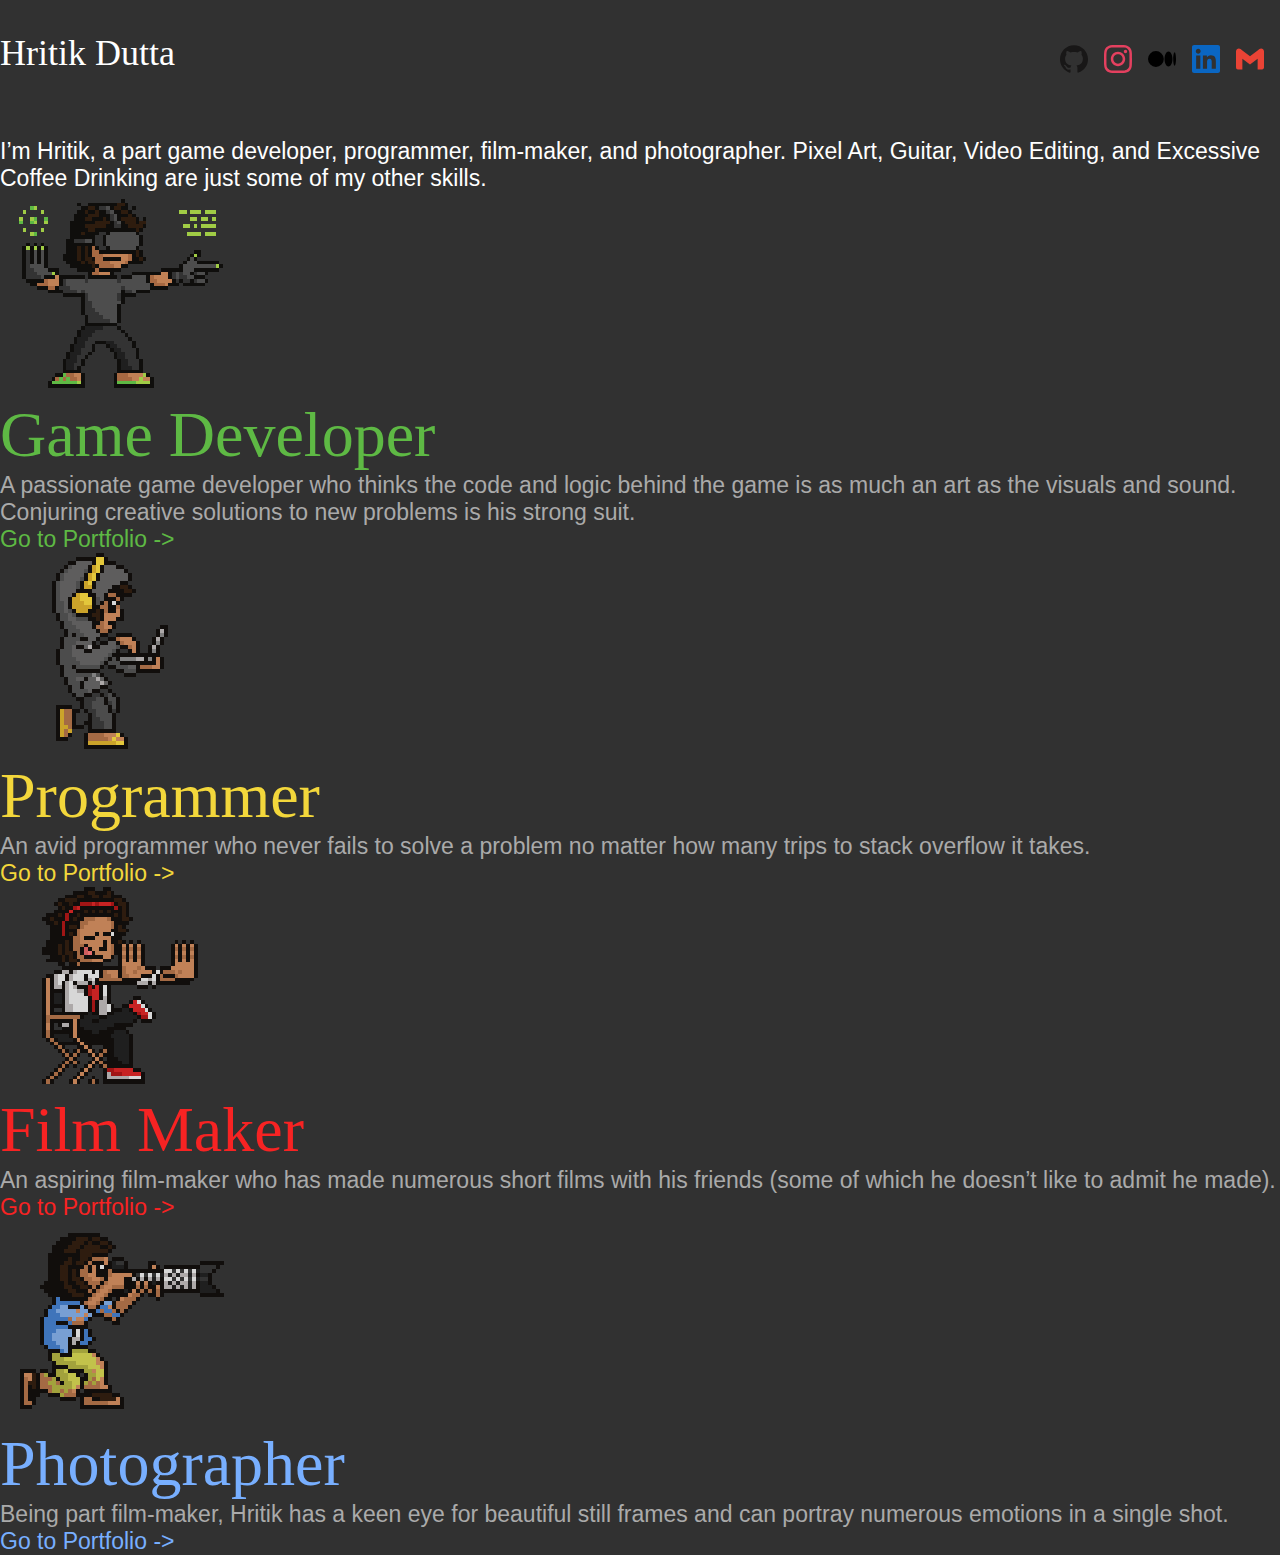
==== index.html @ 0003b449 "New home page. It's still a work in progress but it" ====
<!DOCTYPE html>
<html lang="en">
<head>
    <meta charset="UTF-8">
    <meta http-equiv="X-UA-Compatible" content="IE=edge">
    <meta name="viewport" content="width=device-width, initial-scale=1.0">
    <title>Select your Hritik (Work in Progress)</title>
    <link rel="stylesheet" href="style.css" />
</head>
<body>
    <nav id="navbar" class="home-container">
        <div id="link-container">
            <div id="select-hritik" class="special-text">Hritik Dutta</div>
        </div>
        <div id="details">
            <a class="social-link" href="https://github.com/HritikDutta">
                    <img src="res/icons/links/github.svg" style="fill: #181717;" alt="GitHub" />
                </a>
            <a class="social-link" href="https://www.instagram.com/isnt.a.gram/">
                    <img src="res/icons/links/instagram.svg" style="fill: #E4405F;" alt="Instagram" />
                </a>
            <a class="social-link" href="https://medium.com/@threewaydude">
                    <img src="res/icons/links/medium.svg" style="fill: #000000;" alt="Medium Blog" />
                </a>
            <a class="social-link" href="https://www.linkedin.com/in/hritik-dutta-a2b498154/">
                    <img src="res/icons/links/linkedin.svg" style="fill: #0A66C2;" alt="LinkedIn" />
                </a>
            <a class="social-link" href="mailto:dutta.hritik@gmail.com">
                    <img src="res/icons/links/gmail.svg" style="fill: #EA4335;" alt="Gmail" />
                </a>
            </div>
    </nav>
    <section class="home-container">
        <p>I’m Hritik, a part game developer, programmer, film-maker, and photographer. Pixel Art, Guitar, Video Editing, and Excessive Coffee Drinking are just some of my other skills.</p>

        <a class="character-link" href="Game Developer.html">
                <div class="character-card">
                    <div id="hero-image-section"><img src="res/images/game-dev.png" alt="Game DeveloperPersona" class="hero-image" /></div>
                    <div class="character-info">
                        <h1 class="special-text" style="color:#5eb944">Game Developer</h1>
                        <p>
                            A passionate game developer who thinks the code and logic behind the game is as much an art as the visuals and sound. Conjuring creative solutions to new problems is his strong suit.</p>
                        <div class="portfolio-link" style="color:#5eb944">
                            <div>
                                Go to Portfolio ->
                            </div>
                        </div>
                    </div>
                </div>
            </a>
        <a class="character-link" href="Programmer.html">
                <div class="character-card">
                    <div id="hero-image-section"><img src="res/images/programmer.png" alt="ProgrammerPersona" class="hero-image" /></div>
                    <div class="character-info">
                        <h1 class="special-text" style="color:#f3d73b">Programmer</h1>
                        <p>
                            An avid programmer who never fails to solve a problem no matter how many trips to stack overflow it takes.</p>
                        <div class="portfolio-link" style="color:#f3d73b">
                            <div>
                                Go to Portfolio ->
                            </div>
                        </div>
                    </div>
                </div>
            </a>
        <a class="character-link" href="Film Maker.html">
                <div class="character-card">
                    <div id="hero-image-section"><img src="res/images/filmmaker.png" alt="Film MakerPersona" class="hero-image" /></div>
                    <div class="character-info">
                        <h1 class="special-text" style="color:#f72323">Film Maker</h1>
                        <p>
                            An aspiring film-maker who has made numerous short films with his friends (some of which he doesn’t like to admit he made).</p>
                        <div class="portfolio-link" style="color:#f72323">
                            <div>
                                Go to Portfolio ->
                            </div>
                        </div>
                    </div>
                </div>
            </a>
        <a class="character-link" href="Photographer.html">
                <div class="character-card">
                    <div id="hero-image-section"><img src="res/images/photographer.png" alt="PhotographerPersona" class="hero-image" /></div>
                    <div class="character-info">
                        <h1 class="special-text" style="color:#78afff">Photographer</h1>
                        <p>
                            Being part film-maker, Hritik has a keen eye for beautiful still frames and can portray numerous emotions in a single shot.</p>
                        <div class="portfolio-link" style="color:#78afff">
                            <div>
                                Go to Portfolio ->
                            </div>
                        </div>
                    </div>
                </div>
            </a>
        </section>
</body>
</html>
---- style.css ----
* {
    box-sizing: border-box;
    margin: 0;
    padding: 0;
    font-family: 'Poppins', 'Gadugi', sans-serif;
}

body {
    background-color: #313131;
    color: #fff;
    font-size: 23px;
    /* font-size: 1.5rem; */
}

a {
    color: #aaa;
    text-decoration: none;
}

a:hover {
    text-decoration: underline;
}

.container {
    width: 80rem;
    margin: 2rem auto;
}

.special-text {
    font-family: 'Paytone One';
    font-weight: 500;
}

.special-text * {
    font-family: 'Paytone One';
    font-weight: 500;
}

#navbar {
    margin: 2rem auto;
    display: flex;
    justify-content: space-between;
}

#link-container {
    display: flex;
}

#links {
    display: flex;
    justify-content: space-between;
    align-items: center;
}

.link {
    vertical-align: auto;
    width: 4rem;
    margin: 0 0.5rem;
}

.link img {
    margin: 0 auto;
}

.link h6 {
    visibility: hidden;
    font-size: 1rem;
    white-space: nowrap;
    float: left;
    position: relative;
    left: 50%;
    transform: translateX(-50%);
}

.link:hover h6 {
    visibility: visible;
}

#select-hritik {
    font-size: 2.25rem;
    margin: auto 1.5rem auto 0;
    padding: 0 0 2rem 0;
}

#details {
    margin: auto 0;
    padding: 0 0 1rem 0;
    display: flex;
}

#details * {
    font-size: 1.15rem;
    width: 1.75rem;
    margin-right: 1rem;
}

.social-link:hover {
    transform: translateY(-15%);
}

h1 {
    font-size: 4rem;
    margin: 0;
}

h3 {
    font-size: 2.5rem;
    margin: 0;
}

#about {
    margin-top: 3rem;
    display: flex;
    justify-content: space-between;
}

#hero-image-section {
    margin-left: 0.5rem;
}

#abilities {
    width: 35%;
}

#ability-list {
    column-count: 2;
    column-width: 50%;
}

#blurb {
    margin-left: 0.5rem;
    width: 42.5%;
}

.grey-text {
    color: #686868;
}

#projects-header {
    color: #686868;
    width: fit-content;
    width: -moz-fit-content;
    margin: 0 auto 1rem auto;
}

#project-list {
    column-count: 2;
    column-width: 50%;
}

.project-card {
    display: inline-block;
    background-color: #3d3d3d;
    margin: 0.75rem 0;
    width: 100%;
    padding: 1.5rem 2.5rem 2.5rem 2.5rem;
    border-radius: 1rem;
}

.project-card nav {
    display: flex;
    justify-content: space-between;
    margin-bottom: 0.5rem;
}

.project-title {
    font-size: 2.25rem;
}

.project-date {
    font-weight: 600;
    font-size: 0.9rem;
    margin: 0.5rem 0 0 0;
}

.project-skill {
    font-weight: 600;
    display: inline;
    list-style: none;
    font-size: 1.15rem;
    margin-right: 1rem;
}

.project-card p {
    margin-top: 1rem;
}

.image-scroll {
    margin-top: 1rem;
    width: 100%;
    display: flex;
    overflow-x: auto;
    -webkit-overflow-scrolling: touch;
    scroll-snap-type: x mandatory;
}

.image-scroll img {
    max-width: 100%;
    max-height: 25rem;
    flex-shrink: 0;
    margin: 0 1rem;
    scroll-snap-align: start;
    scroll-behavior: smooth;
}

.image-scroll::-webkit-scrollbar {
    width: 10px;
    height: 10px;
}

.image-scroll::-webkit-scrollbar-thumb {
    background: #686868;
    border-radius: 10px;
}

.image-scroll::-webkit-scrollbar-track {
    background: transparent;
}

@media screen and (max-width: 800px) {
    body {
        font-size: 14px;
    }

    h1 {
        font-size: 2rem;
    }

    h3 {
        font-size: 1.5rem;
    }

    .container {
        width: 85%;
    }

    #navbar {
        margin: 1rem auto;
        display: block;
    }
    
    #link-container {
        display: unset;
    }

    #links {
        margin: 0;
        justify-content: space-around;
    }

    .link {
        width: 3rem;
    }

    .link img {
        margin: 0 auto;
        width: 3rem;
    }

    .link h6 {
        visibility: hidden;
        font-size: 0.8rem;
        white-space: nowrap;
        float: left;
        position: relative;
        left: 50%;
        transform: translateX(-50%);
    }

    .link:hover h6 {
        visibility: visible;
    }

    #select-hritik {
        width: fit-content;
        width: -moz-fit-content;
        font-size: 1.25rem;
        margin: 0 auto;
        padding: 0 0 1rem 0;
    }

    #details {
        width: fit-content;
        width: -moz-fit-content;
        margin: auto auto;
        padding: 0.5rem 0 0 0;
        display: flex;
    }

    #details * {
        font-size: 1.15rem;
        width: 1.25rem;
        margin-right: 0.75rem;
    }

    #about-character h1 {
        text-align: center;
    }
    
    #hero-image-section {
        width: fit-content;
        width: -moz-fit-content;
        margin: 0 auto;
    }

    #hero-image-section img {
        width: fit-content;
        width: -moz-fit-content;
        margin: 0 auto;
    }

    #about {
        margin-top: 1rem;
        display: block;
    }

    #abilities {
        width: 100%;
    }
    
    #blurb {
        margin-left: 0;
        width: 100%;
    }
    
    #project-list {
        column-count: 1;
        column-width: 100%;
    }

    .project-card {
        padding: 1.0rem 1.5rem 1.5rem 1.5rem;
        border-radius: 0.75rem;
    }

    .project-title {
        font-size: 1.5rem;
    }

    .project-skill {
        font-size: 0.75rem;
    }

    .project-date {
        font-size: 0.7rem;
    }

    .image-scroll img {
        max-height: 11rem;
    }
}
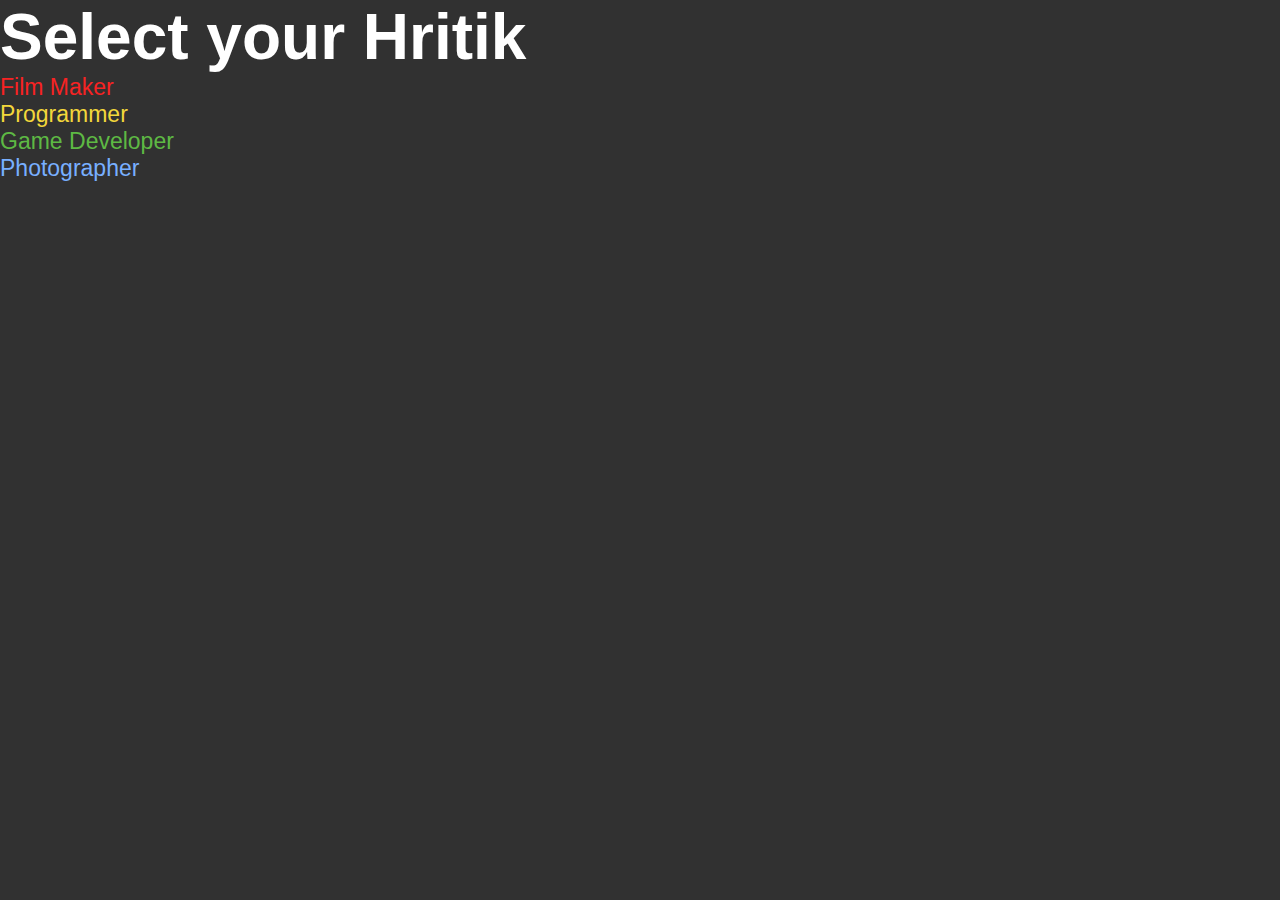
==== commit a98cbefe: "Revert "New home page. It's still a work in progress but it"" ====
--- a/index.html
+++ b/index.html
@@ -4,95 +4,17 @@
     <meta charset="UTF-8">
     <meta http-equiv="X-UA-Compatible" content="IE=edge">
     <meta name="viewport" content="width=device-width, initial-scale=1.0">
-    <title>Select your Hritik (Work in Progress)</title>
+    <title>Select your Hritik</title>
     <link rel="stylesheet" href="style.css" />
 </head>
 <body>
-    <nav id="navbar" class="home-container">
-        <div id="link-container">
-            <div id="select-hritik" class="special-text">Hritik Dutta</div>
-        </div>
-        <div id="details">
-            <a class="social-link" href="https://github.com/HritikDutta">
-                    <img src="res/icons/links/github.svg" style="fill: #181717;" alt="GitHub" />
-                </a>
-            <a class="social-link" href="https://www.instagram.com/isnt.a.gram/">
-                    <img src="res/icons/links/instagram.svg" style="fill: #E4405F;" alt="Instagram" />
-                </a>
-            <a class="social-link" href="https://medium.com/@threewaydude">
-                    <img src="res/icons/links/medium.svg" style="fill: #000000;" alt="Medium Blog" />
-                </a>
-            <a class="social-link" href="https://www.linkedin.com/in/hritik-dutta-a2b498154/">
-                    <img src="res/icons/links/linkedin.svg" style="fill: #0A66C2;" alt="LinkedIn" />
-                </a>
-            <a class="social-link" href="mailto:dutta.hritik@gmail.com">
-                    <img src="res/icons/links/gmail.svg" style="fill: #EA4335;" alt="Gmail" />
-                </a>
-            </div>
-    </nav>
-    <section class="home-container">
-        <p>I’m Hritik, a part game developer, programmer, film-maker, and photographer. Pixel Art, Guitar, Video Editing, and Excessive Coffee Drinking are just some of my other skills.</p>
+    <h1>Select your Hritik</h1>
 
-        <a class="character-link" href="Game Developer.html">
-                <div class="character-card">
-                    <div id="hero-image-section"><img src="res/images/game-dev.png" alt="Game DeveloperPersona" class="hero-image" /></div>
-                    <div class="character-info">
-                        <h1 class="special-text" style="color:#5eb944">Game Developer</h1>
-                        <p>
-                            A passionate game developer who thinks the code and logic behind the game is as much an art as the visuals and sound. Conjuring creative solutions to new problems is his strong suit.</p>
-                        <div class="portfolio-link" style="color:#5eb944">
-                            <div>
-                                Go to Portfolio ->
-                            </div>
-                        </div>
-                    </div>
-                </div>
-            </a>
-        <a class="character-link" href="Programmer.html">
-                <div class="character-card">
-                    <div id="hero-image-section"><img src="res/images/programmer.png" alt="ProgrammerPersona" class="hero-image" /></div>
-                    <div class="character-info">
-                        <h1 class="special-text" style="color:#f3d73b">Programmer</h1>
-                        <p>
-                            An avid programmer who never fails to solve a problem no matter how many trips to stack overflow it takes.</p>
-                        <div class="portfolio-link" style="color:#f3d73b">
-                            <div>
-                                Go to Portfolio ->
-                            </div>
-                        </div>
-                    </div>
-                </div>
-            </a>
-        <a class="character-link" href="Film Maker.html">
-                <div class="character-card">
-                    <div id="hero-image-section"><img src="res/images/filmmaker.png" alt="Film MakerPersona" class="hero-image" /></div>
-                    <div class="character-info">
-                        <h1 class="special-text" style="color:#f72323">Film Maker</h1>
-                        <p>
-                            An aspiring film-maker who has made numerous short films with his friends (some of which he doesn’t like to admit he made).</p>
-                        <div class="portfolio-link" style="color:#f72323">
-                            <div>
-                                Go to Portfolio ->
-                            </div>
-                        </div>
-                    </div>
-                </div>
-            </a>
-        <a class="character-link" href="Photographer.html">
-                <div class="character-card">
-                    <div id="hero-image-section"><img src="res/images/photographer.png" alt="PhotographerPersona" class="hero-image" /></div>
-                    <div class="character-info">
-                        <h1 class="special-text" style="color:#78afff">Photographer</h1>
-                        <p>
-                            Being part film-maker, Hritik has a keen eye for beautiful still frames and can portray numerous emotions in a single shot.</p>
-                        <div class="portfolio-link" style="color:#78afff">
-                            <div>
-                                Go to Portfolio ->
-                            </div>
-                        </div>
-                    </div>
-                </div>
-            </a>
-        </section>
+    <ul>
+        <li><a style="color:#f72323" href="Film Maker.html">Film Maker</a></li>
+        <li><a style="color:#f3d73b" href="Programmer.html">Programmer</a></li>
+        <li><a style="color:#5eb944" href="Game Developer.html">Game Developer</a></li>
+        <li><a style="color:#78afff" href="Photographer.html">Photographer</a></li>
+        </ul>
 </body>
 </html>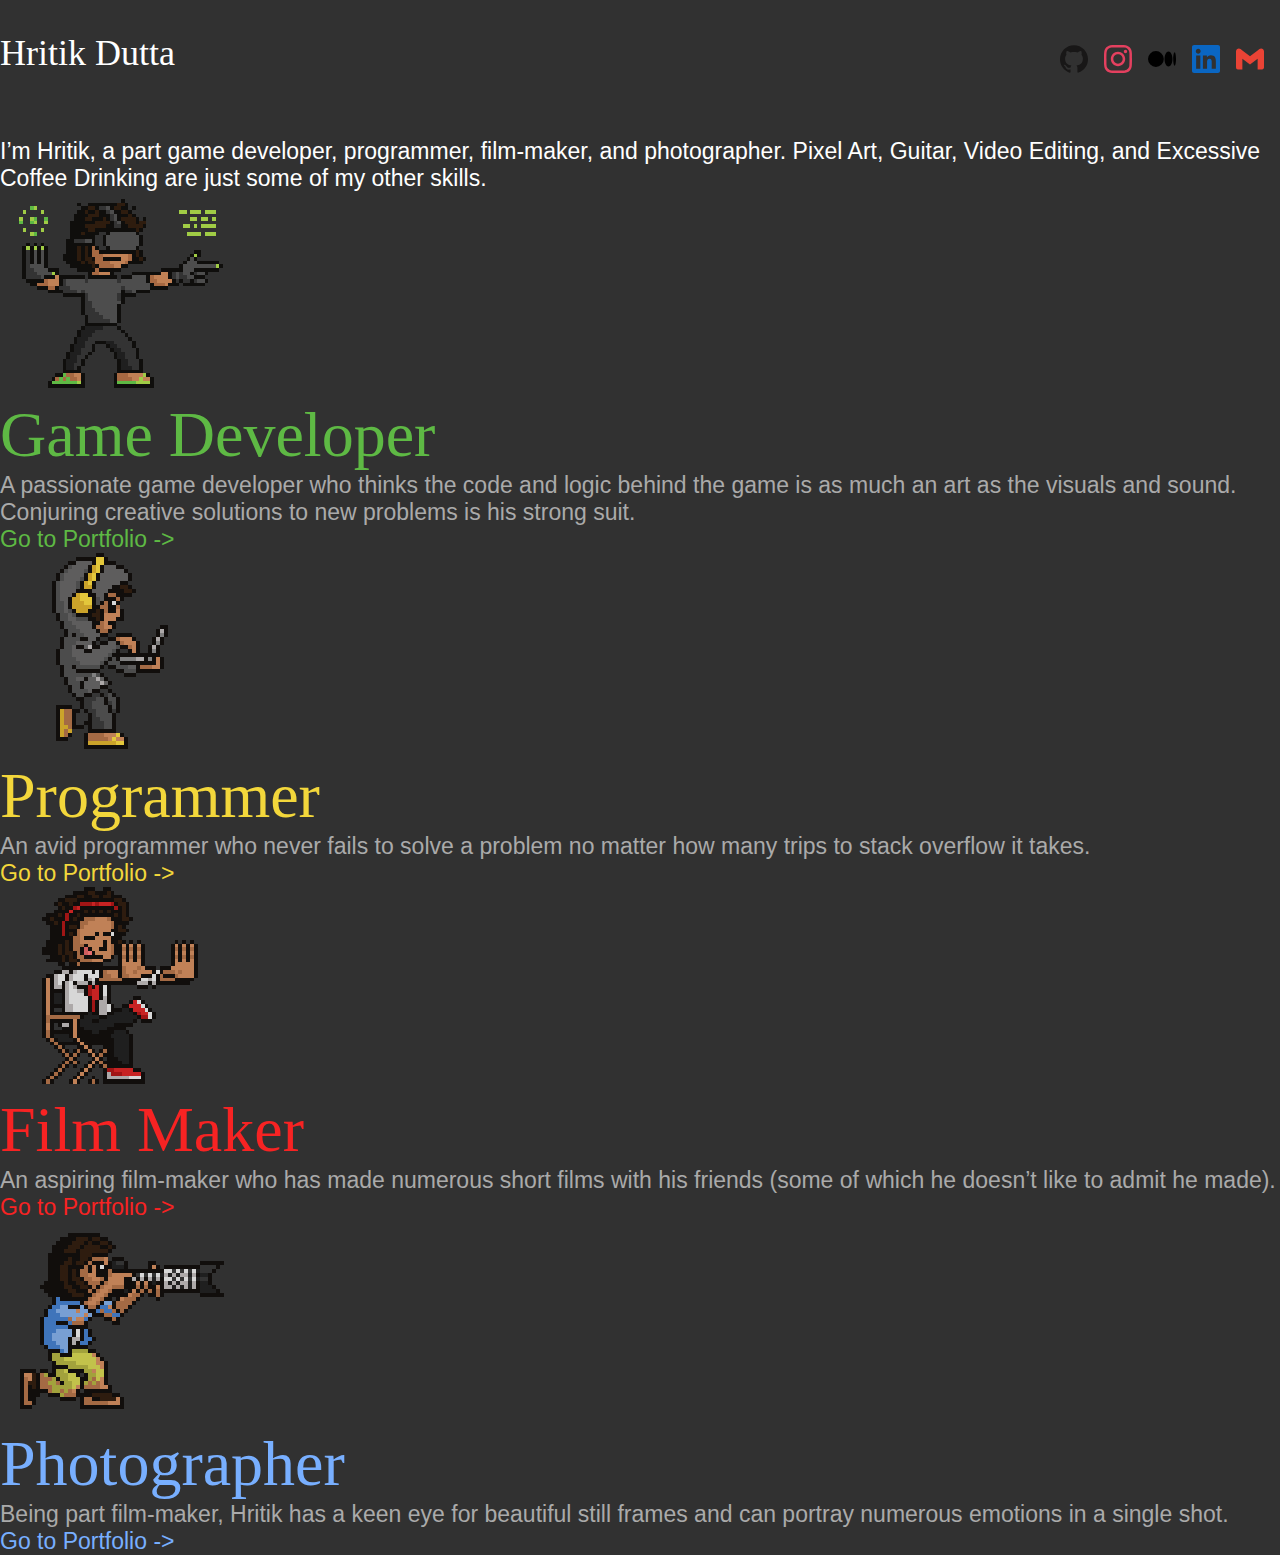
==== commit 370d80ce: "New home page! Still a work in progress though..." ====
--- a/index.html
+++ b/index.html
@@ -4,17 +4,95 @@
     <meta charset="UTF-8">
     <meta http-equiv="X-UA-Compatible" content="IE=edge">
     <meta name="viewport" content="width=device-width, initial-scale=1.0">
-    <title>Select your Hritik</title>
+    <title>Select your Hritik (Work in Progress)</title>
     <link rel="stylesheet" href="style.css" />
 </head>
 <body>
-    <h1>Select your Hritik</h1>
+    <nav id="navbar" class="home-container">
+        <div id="link-container">
+            <div id="select-hritik" class="special-text">Hritik Dutta</div>
+        </div>
+        <div id="details">
+            <a class="social-link" href="https://github.com/HritikDutta">
+                    <img src="res/icons/links/github.svg" style="fill: #181717;" alt="GitHub" />
+                </a>
+            <a class="social-link" href="https://www.instagram.com/isnt.a.gram/">
+                    <img src="res/icons/links/instagram.svg" style="fill: #E4405F;" alt="Instagram" />
+                </a>
+            <a class="social-link" href="https://medium.com/@threewaydude">
+                    <img src="res/icons/links/medium.svg" style="fill: #000000;" alt="Medium Blog" />
+                </a>
+            <a class="social-link" href="https://www.linkedin.com/in/hritik-dutta-a2b498154/">
+                    <img src="res/icons/links/linkedin.svg" style="fill: #0A66C2;" alt="LinkedIn" />
+                </a>
+            <a class="social-link" href="mailto:dutta.hritik@gmail.com">
+                    <img src="res/icons/links/gmail.svg" style="fill: #EA4335;" alt="Gmail" />
+                </a>
+            </div>
+    </nav>
+    <section class="home-container">
+        <p>I’m Hritik, a part game developer, programmer, film-maker, and photographer. Pixel Art, Guitar, Video Editing, and Excessive Coffee Drinking are just some of my other skills.</p>
 
-    <ul>
-        <li><a style="color:#f72323" href="Film Maker.html">Film Maker</a></li>
-        <li><a style="color:#f3d73b" href="Programmer.html">Programmer</a></li>
-        <li><a style="color:#5eb944" href="Game Developer.html">Game Developer</a></li>
-        <li><a style="color:#78afff" href="Photographer.html">Photographer</a></li>
-        </ul>
+        <a class="character-link" href="Game Developer.html">
+                <div class="character-card">
+                    <div id="hero-image-section"><img src="res/images/game-dev.png" alt="Game DeveloperPersona" class="hero-image" /></div>
+                    <div class="character-info">
+                        <h1 class="special-text" style="color:#5eb944">Game Developer</h1>
+                        <p>
+                            A passionate game developer who thinks the code and logic behind the game is as much an art as the visuals and sound. Conjuring creative solutions to new problems is his strong suit.</p>
+                        <div class="portfolio-link" style="color:#5eb944">
+                            <div>
+                                Go to Portfolio ->
+                            </div>
+                        </div>
+                    </div>
+                </div>
+            </a>
+        <a class="character-link" href="Programmer.html">
+                <div class="character-card">
+                    <div id="hero-image-section"><img src="res/images/programmer.png" alt="ProgrammerPersona" class="hero-image" /></div>
+                    <div class="character-info">
+                        <h1 class="special-text" style="color:#f3d73b">Programmer</h1>
+                        <p>
+                            An avid programmer who never fails to solve a problem no matter how many trips to stack overflow it takes.</p>
+                        <div class="portfolio-link" style="color:#f3d73b">
+                            <div>
+                                Go to Portfolio ->
+                            </div>
+                        </div>
+                    </div>
+                </div>
+            </a>
+        <a class="character-link" href="Film Maker.html">
+                <div class="character-card">
+                    <div id="hero-image-section"><img src="res/images/filmmaker.png" alt="Film MakerPersona" class="hero-image" /></div>
+                    <div class="character-info">
+                        <h1 class="special-text" style="color:#f72323">Film Maker</h1>
+                        <p>
+                            An aspiring film-maker who has made numerous short films with his friends (some of which he doesn’t like to admit he made).</p>
+                        <div class="portfolio-link" style="color:#f72323">
+                            <div>
+                                Go to Portfolio ->
+                            </div>
+                        </div>
+                    </div>
+                </div>
+            </a>
+        <a class="character-link" href="Photographer.html">
+                <div class="character-card">
+                    <div id="hero-image-section"><img src="res/images/photographer.png" alt="PhotographerPersona" class="hero-image" /></div>
+                    <div class="character-info">
+                        <h1 class="special-text" style="color:#78afff">Photographer</h1>
+                        <p>
+                            Being part film-maker, Hritik has a keen eye for beautiful still frames and can portray numerous emotions in a single shot.</p>
+                        <div class="portfolio-link" style="color:#78afff">
+                            <div>
+                                Go to Portfolio ->
+                            </div>
+                        </div>
+                    </div>
+                </div>
+            </a>
+        </section>
 </body>
 </html>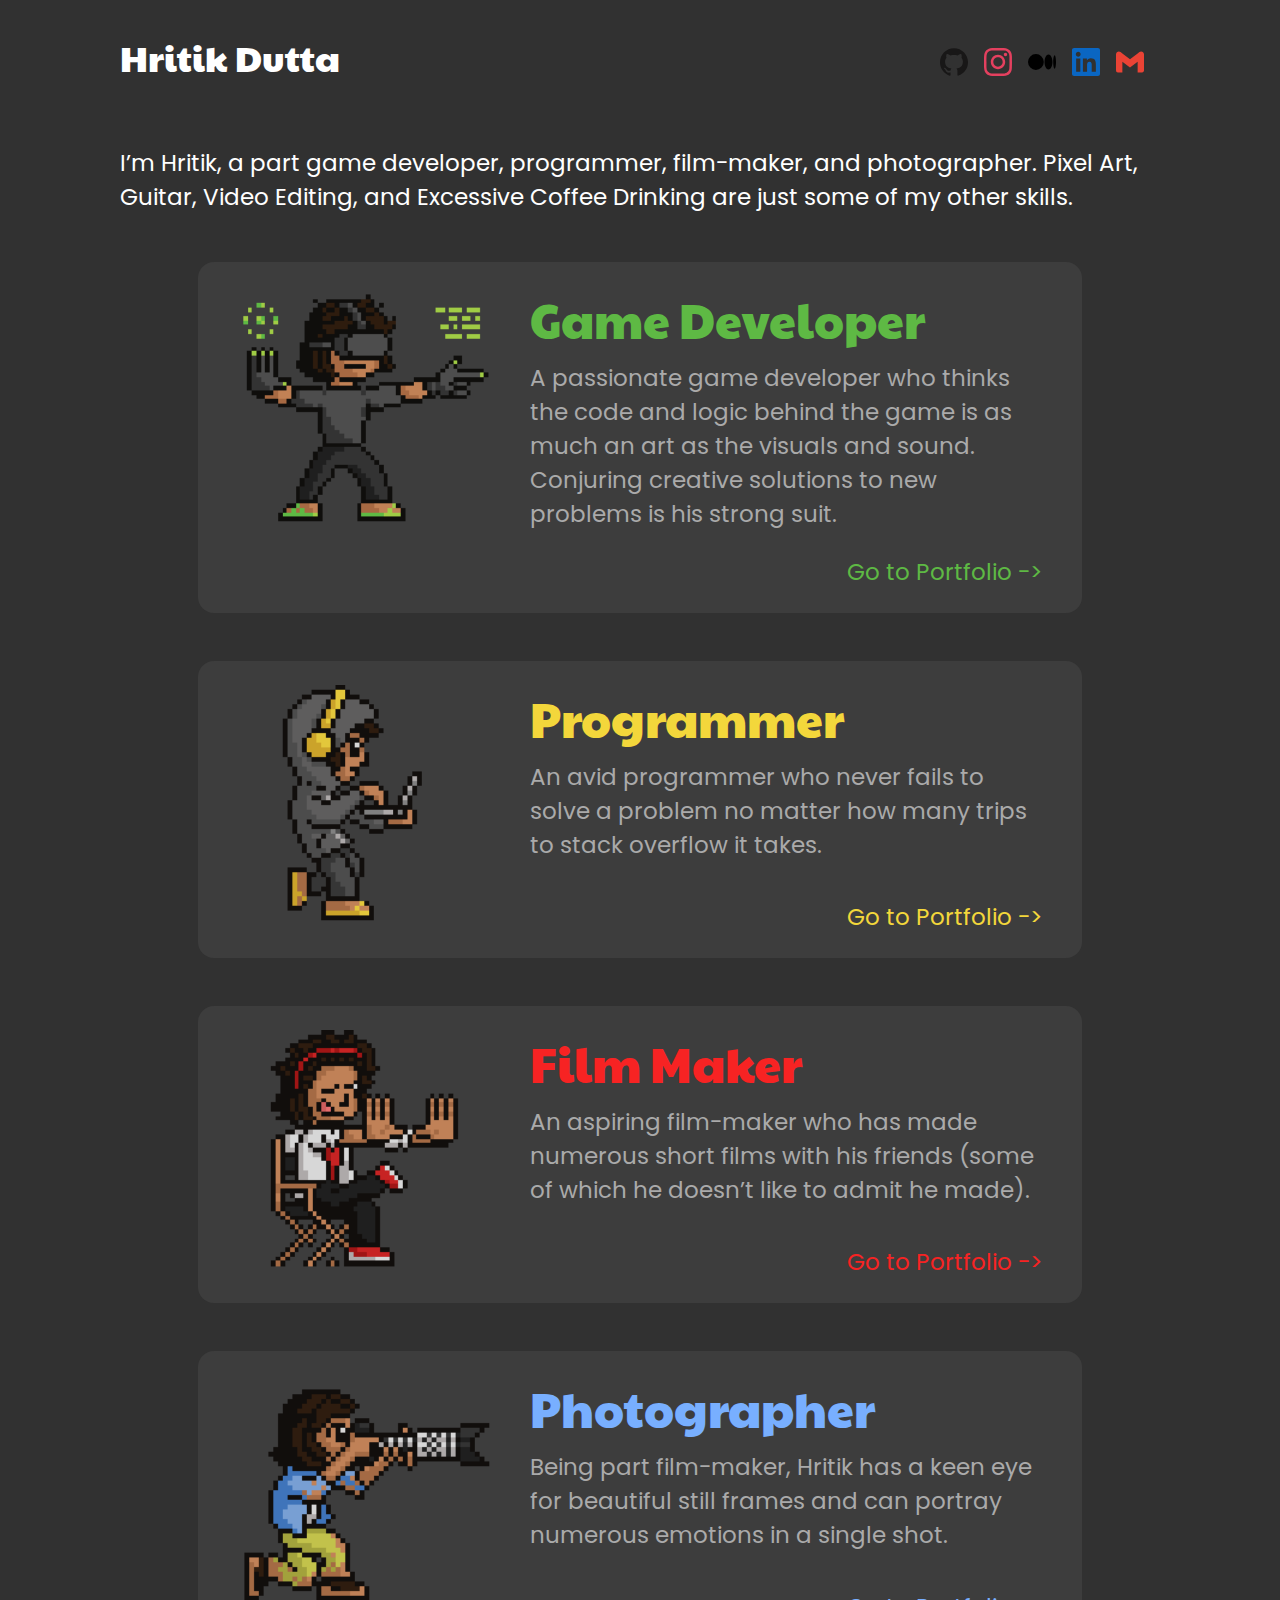
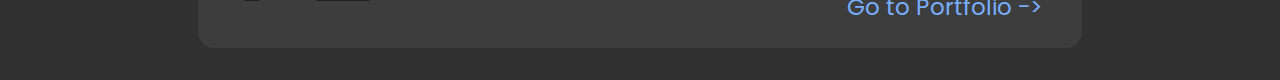
==== commit 435a9764: "Added fonts to home page" ====
--- a/index.html
+++ b/index.html
@@ -5,6 +5,8 @@
     <meta http-equiv="X-UA-Compatible" content="IE=edge">
     <meta name="viewport" content="width=device-width, initial-scale=1.0">
     <title>Select your Hritik (Work in Progress)</title>
+    <link rel="preconnect" href="https://fonts.gstatic.com">
+    <link href="https://fonts.googleapis.com/css2?family=Paytone+One&family=Poppins:wght@300&display=swap" rel="stylesheet">
     <link rel="stylesheet" href="style.css" />
 </head>
 <body>
--- a/style.css
+++ b/style.css
@@ -217,6 +217,62 @@
     background: transparent;
 }
 
+/* For Home Page */
+
+.home-container {
+    width: 65rem;
+    margin: 2rem auto;
+}
+
+.character-link:hover {
+    text-decoration: none;
+}
+
+.character-info {
+    display: flex;
+    flex-direction: column;
+}
+
+.character-info p {
+    flex-grow: 1;
+}
+
+.portfolio-link {
+    margin-top: 1.5rem;
+    display: flex;
+    flex-direction: row-reverse;
+}
+
+.character-link:hover .portfolio-link {
+    text-decoration: underline;
+}
+
+.character-card {
+    background-color: #3d3d3d;
+    width: 85%;
+    padding: 1.5rem 2.5rem 1.5rem 1.5rem;
+    border-radius: 1rem;
+
+    margin-top: 3rem;
+    margin-left: auto;
+    margin-right: auto;
+    display: flex;
+    justify-content: space-between;
+}
+
+.character-card h1 {
+    font-size: 3rem;
+    margin-bottom: 0.5rem;
+}
+
+.character-card img {
+    height: 15rem;
+}
+
+.character-info {
+    width: 62.5%;
+}
+
 @media screen and (max-width: 800px) {
     body {
         font-size: 14px;
@@ -348,4 +404,25 @@
     .image-scroll img {
         max-height: 11rem;
     }
+    
+    .home-container {
+        width: 85%;
+    }
+
+    .character-card {
+        width: 100%;
+        margin-top: 1rem;
+        display: block;
+    }
+
+    .character-card h1 {
+        font-size: 1.75rem;
+    }
+    .character-card img {
+        height: 50%;
+    }
+
+    .character-info {
+        width: 100%;
+    }
 }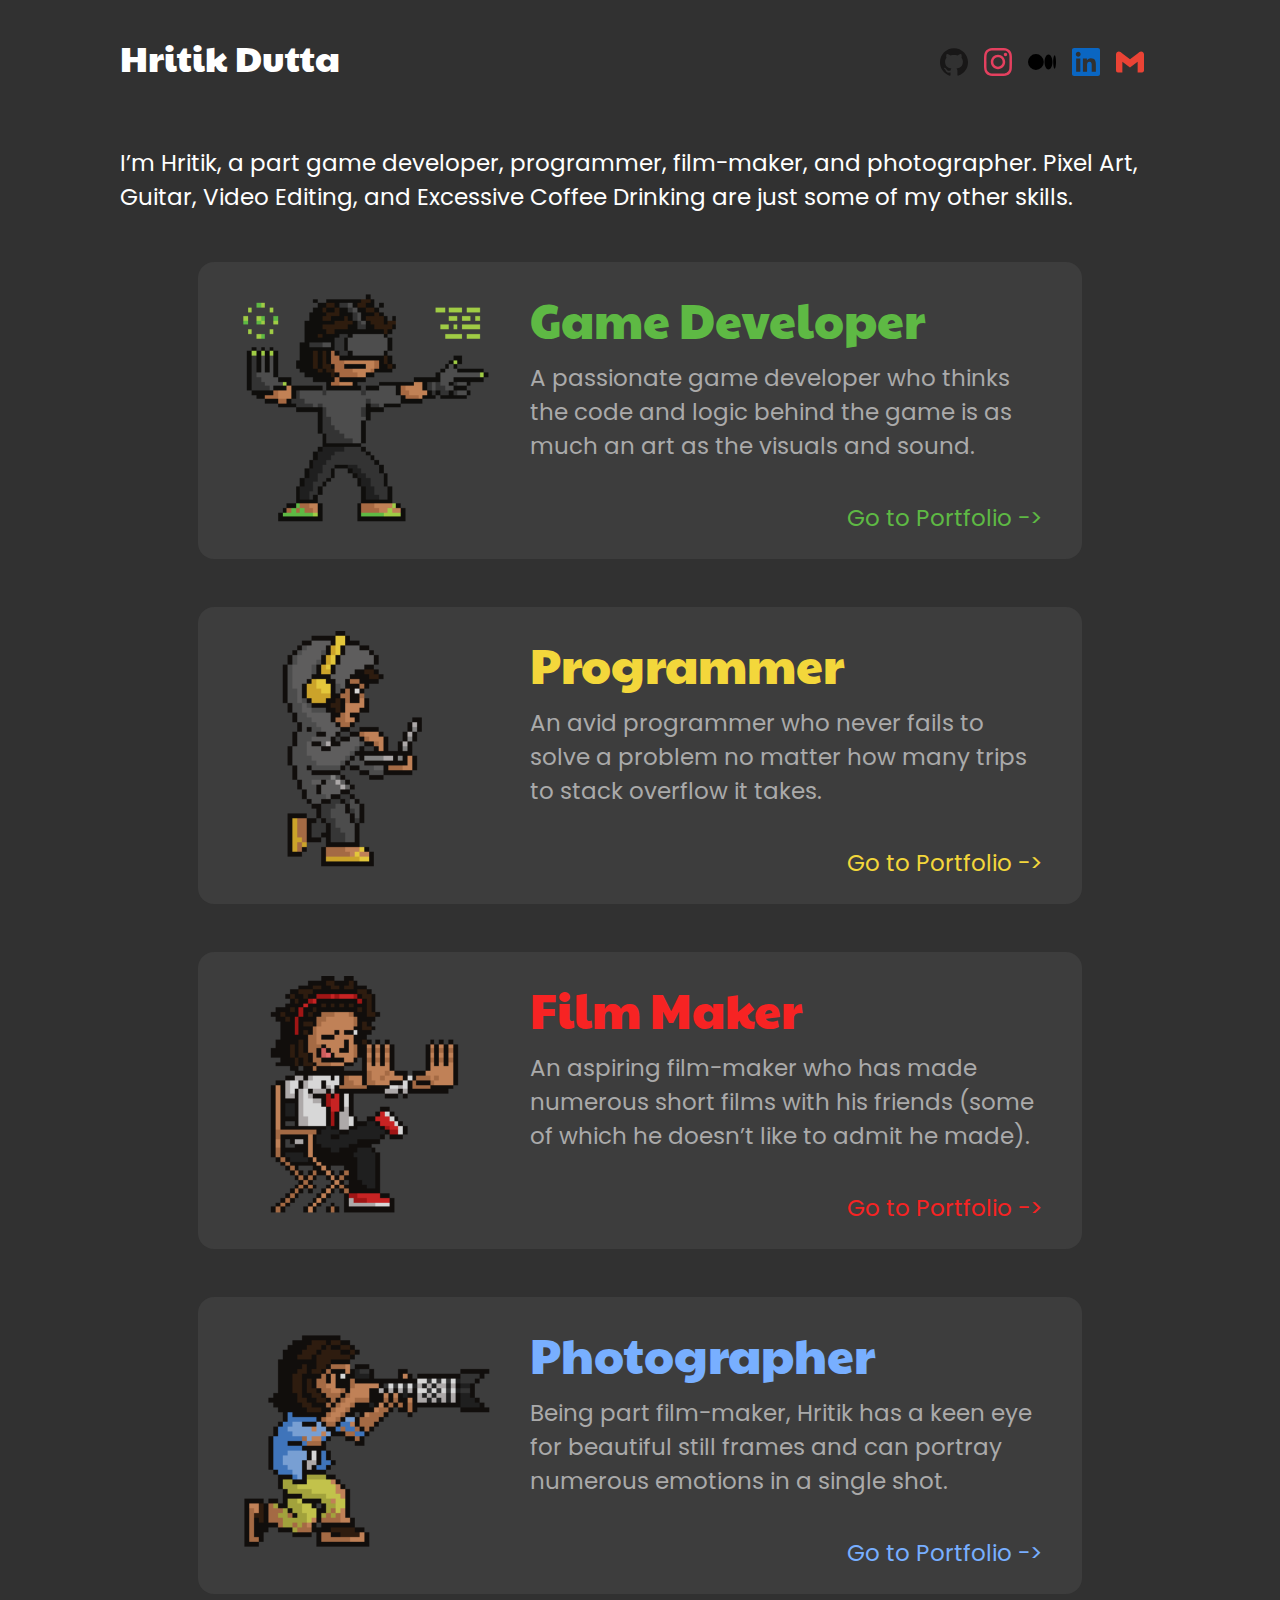
==== commit 67e5d735: "Shortened the Game Developer blurb" ====
--- a/index.html
+++ b/index.html
@@ -41,7 +41,7 @@
                     <div class="character-info">
                         <h1 class="special-text" style="color:#5eb944">Game Developer</h1>
                         <p>
-                            A passionate game developer who thinks the code and logic behind the game is as much an art as the visuals and sound. Conjuring creative solutions to new problems is his strong suit.</p>
+                            A passionate game developer who thinks the code and logic behind the game is as much an art as the visuals and sound.</p>
                         <div class="portfolio-link" style="color:#5eb944">
                             <div>
                                 Go to Portfolio ->
